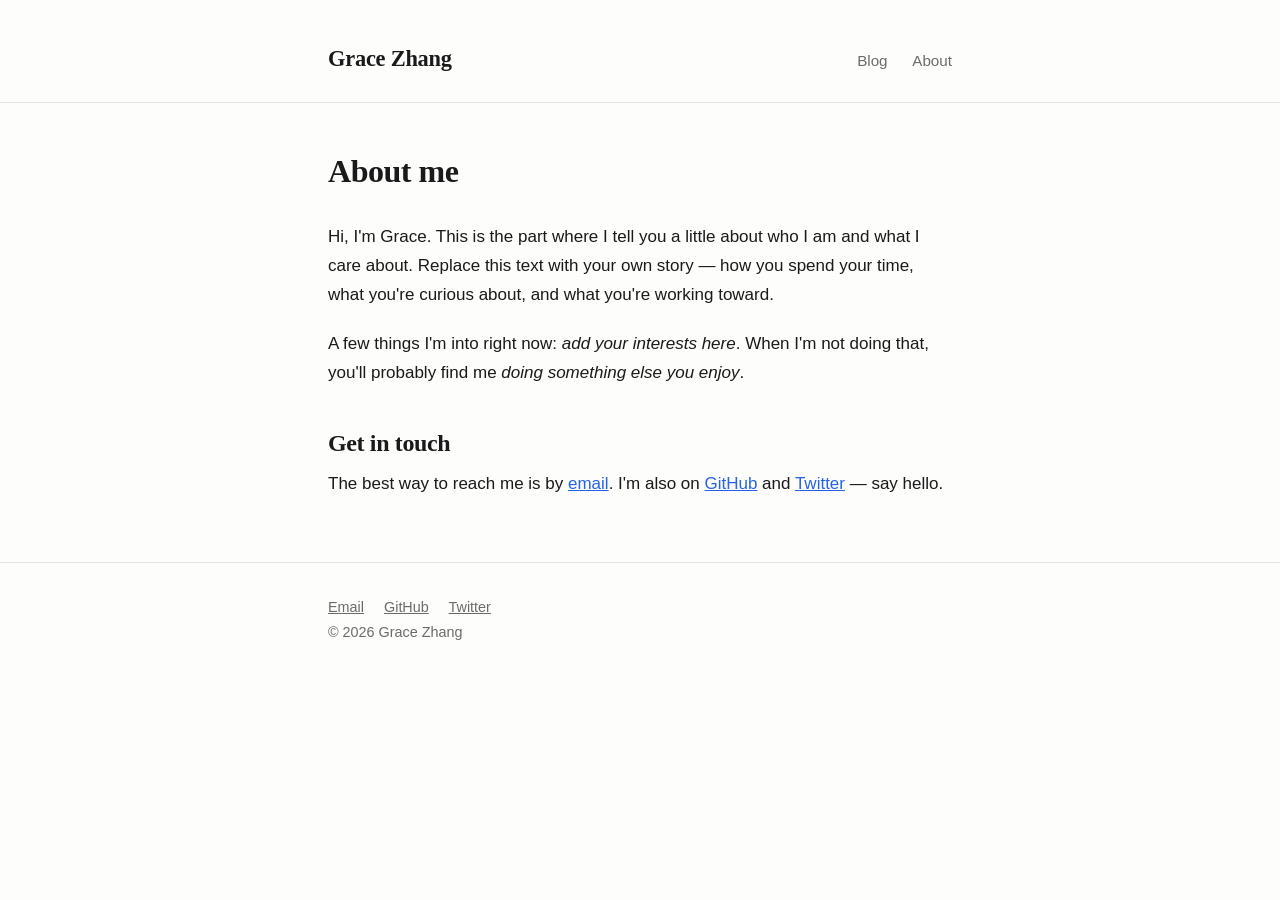
==== about.html @ 8f0454c8 "Move posts to dedicated blog page; fix Blog nav link" ====
<!DOCTYPE html>
<html lang="en">
  <head>
    <meta charset="UTF-8" />
    <meta name="viewport" content="width=device-width, initial-scale=1.0" />
    <title>About — Grace Zhang</title>
    <meta name="description" content="About Grace Zhang." />
    <link rel="stylesheet" href="css/style.css" />
  </head>
  <body>
    <header class="site">
      <div class="wrap">
        <a href="index.html" class="site-title">Grace Zhang</a>
        <nav>
          <a href="blog.html">Blog</a>
          <a href="about.html">About</a>
        </nav>
      </div>
    </header>

    <main class="wrap">
      <article class="post">
        <header>
          <h1>About me</h1>
        </header>

        <p>
          Hi, I'm Grace. This is the part where I tell you a little about who I
          am and what I care about. Replace this text with your own story — how
          you spend your time, what you're curious about, and what you're
          working toward.
        </p>

        <p>
          A few things I'm into right now: <em>add your interests here</em>.
          When I'm not doing that, you'll probably find me
          <em>doing something else you enjoy</em>.
        </p>

        <h2>Get in touch</h2>
        <p>
          The best way to reach me is by
          <a href="mailto:grzhang@brightoncollegeprephandcross.net">email</a>.
          I'm also on
          <a href="https://github.com/graceleobrighton">GitHub</a> and <a href="#">Twitter</a> — say hello.
        </p>
      </article>
    </main>

    <footer class="site">
      <div class="wrap">
        <a href="mailto:grzhang@brightoncollegeprephandcross.net">Email</a>
        <a href="https://github.com/graceleobrighton">GitHub</a>
        <a href="#">Twitter</a>
        <p>© 2026 Grace Zhang</p>
      </div>
    </footer>
  </body>
</html>
---- css/style.css ----
/* ---------------------------------------------------------------
   Personal website — clean, minimal blog
   Single stylesheet, no build step, no dependencies.
   Colors adapt automatically to light/dark mode.
--------------------------------------------------------------- */

:root {
  --max-width: 42rem;
  --font-body: -apple-system, BlinkMacSystemFont, "Segoe UI", Roboto,
    Helvetica, Arial, sans-serif;
  --font-heading: Georgia, Cambria, "Times New Roman", Times, serif;

  --bg: #fdfdfc;
  --text: #1a1a1a;
  --muted: #6b6b6b;
  --accent: #2563eb;
  --border: #e6e6e3;
  --code-bg: #f4f4f2;
}

@media (prefers-color-scheme: dark) {
  :root {
    --bg: #16161a;
    --text: #e8e8e6;
    --muted: #9a9a97;
    --accent: #7aa2ff;
    --border: #2a2a30;
    --code-bg: #22222a;
  }
}

* {
  box-sizing: border-box;
}

html {
  -webkit-text-size-adjust: 100%;
}

body {
  margin: 0;
  background: var(--bg);
  color: var(--text);
  font-family: var(--font-body);
  font-size: 1.0625rem;
  line-height: 1.7;
  -webkit-font-smoothing: antialiased;
}

.wrap {
  max-width: var(--max-width);
  margin: 0 auto;
  padding: 0 1.5rem;
}

/* ---- Header / nav ---- */

header.site {
  padding: 2.5rem 0 1.5rem;
  border-bottom: 1px solid var(--border);
  margin-bottom: 3rem;
}

header.site .wrap {
  display: flex;
  align-items: baseline;
  justify-content: space-between;
  flex-wrap: wrap;
  gap: 0.75rem;
}

.site-title {
  font-family: var(--font-heading);
  font-size: 1.4rem;
  font-weight: 700;
  letter-spacing: -0.01em;
  text-decoration: none;
  color: var(--text);
}

nav a {
  color: var(--muted);
  text-decoration: none;
  margin-left: 1.25rem;
  font-size: 0.95rem;
}

nav a:hover,
nav a:focus {
  color: var(--accent);
}

/* ---- Typography ---- */

h1,
h2,
h3 {
  font-family: var(--font-heading);
  line-height: 1.25;
  letter-spacing: -0.015em;
}

h1 {
  font-size: 2rem;
  margin: 0 0 0.5rem;
}

h2 {
  font-size: 1.5rem;
  margin: 2.5rem 0 0.75rem;
}

a {
  color: var(--accent);
}

p,
ul,
ol {
  margin: 0 0 1.25rem;
}

blockquote {
  margin: 1.5rem 0;
  padding-left: 1.25rem;
  border-left: 3px solid var(--border);
  color: var(--muted);
  font-style: italic;
}

code {
  font-family: ui-monospace, SFMono-Regular, Menlo, Consolas, monospace;
  background: var(--code-bg);
  padding: 0.15em 0.4em;
  border-radius: 4px;
  font-size: 0.9em;
}

pre {
  background: var(--code-bg);
  padding: 1rem 1.25rem;
  border-radius: 8px;
  overflow-x: auto;
}

pre code {
  background: none;
  padding: 0;
}

hr {
  border: none;
  border-top: 1px solid var(--border);
  margin: 3rem 0;
}

/* ---- Intro / hero ---- */

.intro {
  margin-bottom: 3.5rem;
}

.intro p {
  font-size: 1.15rem;
  color: var(--muted);
}

/* ---- Section label + "view all" link ---- */

.section-label {
  font-size: 0.85rem;
  font-family: var(--font-body);
  font-weight: 600;
  text-transform: uppercase;
  letter-spacing: 0.08em;
  color: var(--muted);
  margin: 0 0 1rem;
}

.all-posts {
  margin-top: 2rem;
}

.all-posts a {
  text-decoration: none;
  font-weight: 500;
}

.all-posts a:hover {
  text-decoration: underline;
}

/* ---- Post list ---- */

.post-list {
  list-style: none;
  padding: 0;
  margin: 0;
}

.post-list li {
  padding: 1.5rem 0;
  border-bottom: 1px solid var(--border);
}

.post-list li:first-child {
  border-top: 1px solid var(--border);
}

.post-list h2 {
  font-size: 1.35rem;
  margin: 0 0 0.35rem;
}

.post-list h2 a {
  color: var(--text);
  text-decoration: none;
}

.post-list h2 a:hover {
  color: var(--accent);
}

.post-list .excerpt {
  color: var(--muted);
  margin: 0.4rem 0 0;
}

.post-meta {
  color: var(--muted);
  font-size: 0.85rem;
  text-transform: uppercase;
  letter-spacing: 0.05em;
}

/* ---- Single post ---- */

article.post header {
  margin-bottom: 2rem;
}

article.post h1 {
  margin-bottom: 0.4rem;
}

.back-link {
  display: inline-block;
  margin-bottom: 2rem;
  font-size: 0.9rem;
  text-decoration: none;
}

.back-link:hover {
  text-decoration: underline;
}

/* ---- Footer ---- */

footer.site {
  margin-top: 4rem;
  padding: 2rem 0 3rem;
  border-top: 1px solid var(--border);
  color: var(--muted);
  font-size: 0.9rem;
}

footer.site a {
  color: var(--muted);
  margin-right: 1rem;
}

footer.site a:hover {
  color: var(--accent);
}

/* ---- Small screens ---- */

@media (max-width: 480px) {
  h1 {
    font-size: 1.7rem;
  }
  header.site {
    padding-top: 1.75rem;
  }
}
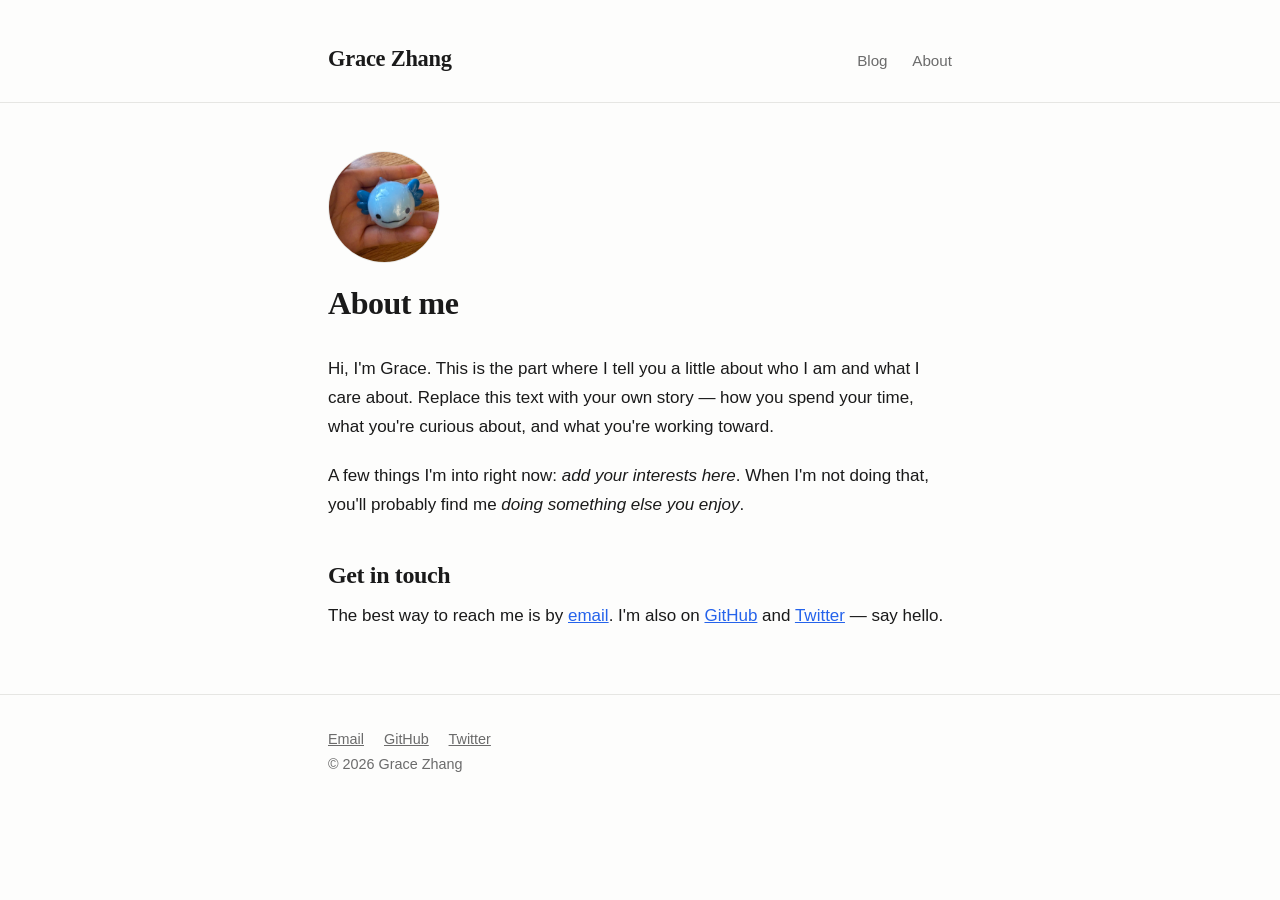
==== commit 02e968fd: "Add avatar to home and about pages" ====
--- a/about.html
+++ b/about.html
@@ -21,6 +21,7 @@
     <main class="wrap">
       <article class="post">
         <header>
+          <img src="images/avatar.jpg" alt="Grace Zhang" class="avatar" />
           <h1>About me</h1>
         </header>
 
--- a/css/style.css
+++ b/css/style.css
@@ -165,6 +165,18 @@
   color: var(--muted);
 }
 
+/* ---- Avatar ---- */
+
+.avatar {
+  width: 112px;
+  height: 112px;
+  border-radius: 50%;
+  object-fit: cover;
+  display: block;
+  margin: 0 0 1.25rem;
+  border: 1px solid var(--border);
+}
+
 /* ---- Section label + "view all" link ---- */
 
 .section-label {
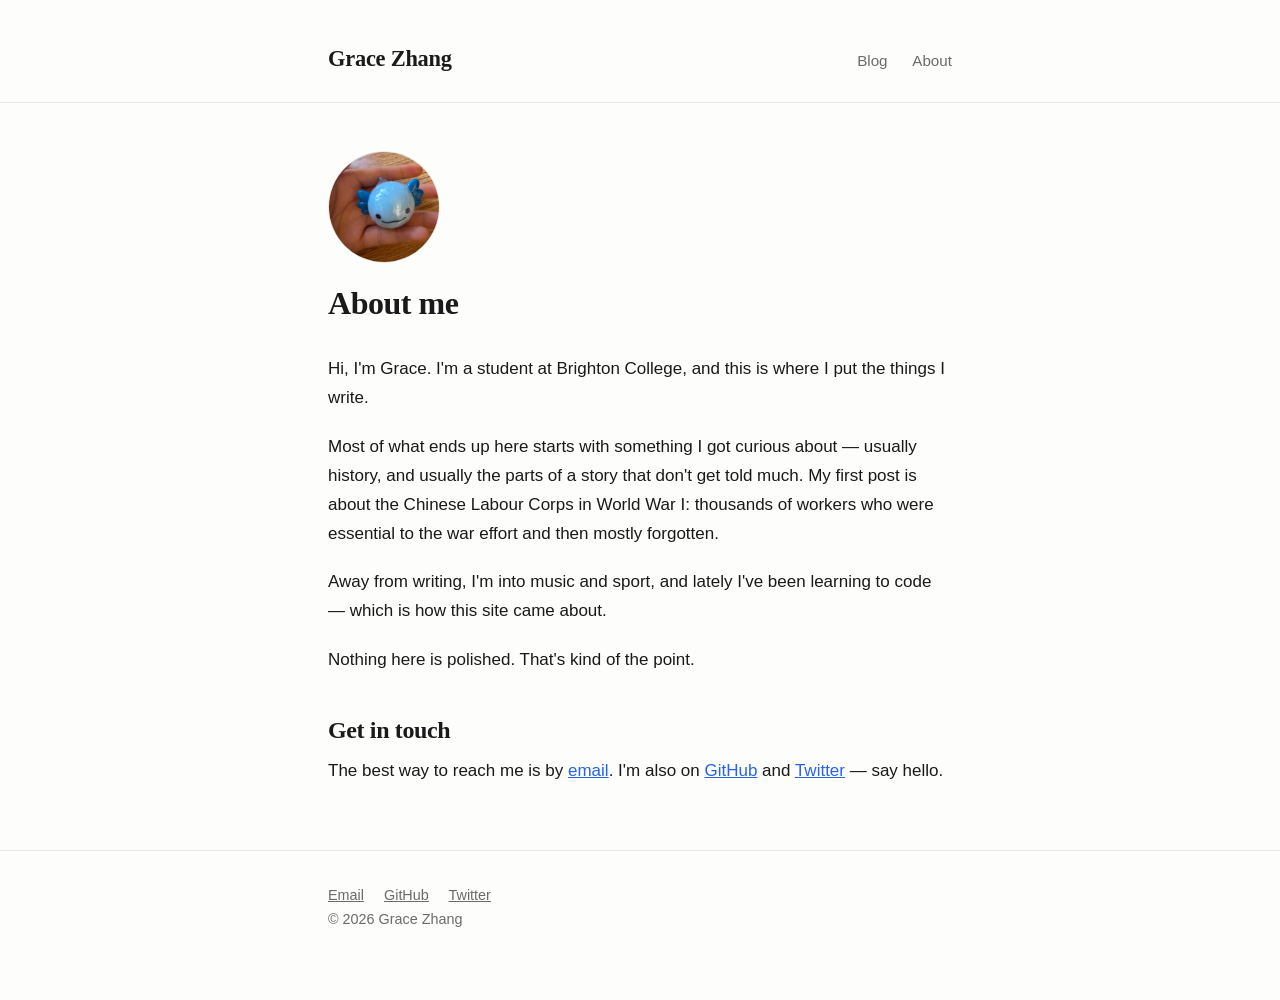
==== commit 5c9bbde8: "Write real bio for home and about pages" ====
--- a/about.html
+++ b/about.html
@@ -5,7 +5,7 @@
     <meta name="viewport" content="width=device-width, initial-scale=1.0" />
     <title>About — Grace Zhang</title>
     <meta name="description" content="About Grace Zhang." />
-    <link rel="stylesheet" href="css/style.css" />
+    <link rel="stylesheet" href="css/style.css?v=2" />
   </head>
   <body>
     <header class="site">
@@ -26,17 +26,24 @@
         </header>
 
         <p>
-          Hi, I'm Grace. This is the part where I tell you a little about who I
-          am and what I care about. Replace this text with your own story — how
-          you spend your time, what you're curious about, and what you're
-          working toward.
+          Hi, I'm Grace. I'm a student at Brighton College, and this is where I
+          put the things I write.
         </p>
 
         <p>
-          A few things I'm into right now: <em>add your interests here</em>.
-          When I'm not doing that, you'll probably find me
-          <em>doing something else you enjoy</em>.
+          Most of what ends up here starts with something I got curious about —
+          usually history, and usually the parts of a story that don't get told
+          much. My first post is about the Chinese Labour Corps in World War I:
+          thousands of workers who were essential to the war effort and then
+          mostly forgotten.
         </p>
+
+        <p>
+          Away from writing, I'm into music and sport, and lately I've been
+          learning to code — which is how this site came about.
+        </p>
+
+        <p>Nothing here is polished. That's kind of the point.</p>
 
         <h2>Get in touch</h2>
         <p>
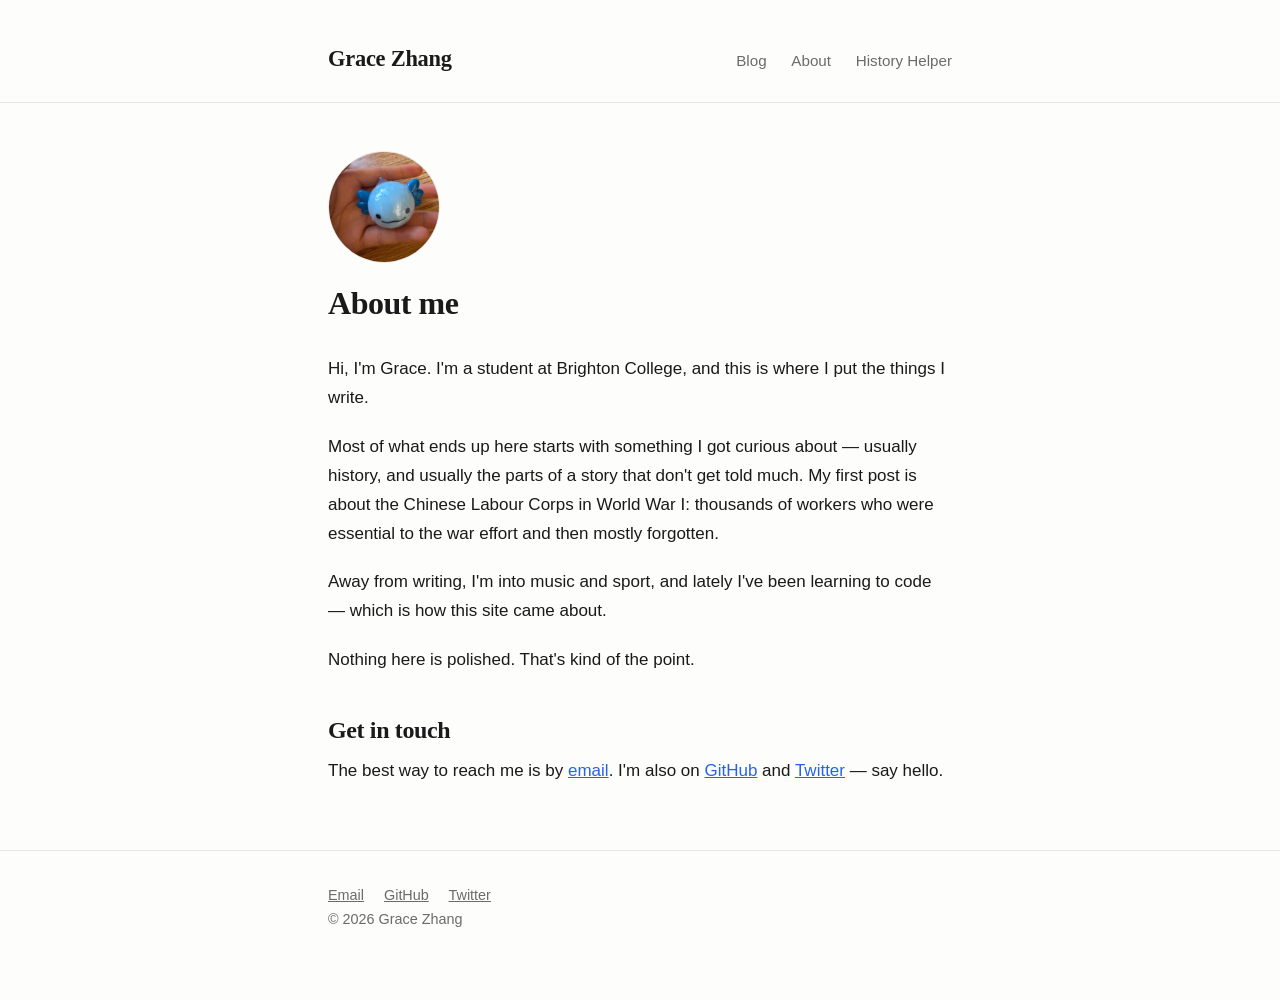
==== commit 1678a083: "Add History Helper nav tab linking to studenthistoryaionly.com" ====
--- a/about.html
+++ b/about.html
@@ -4,8 +4,19 @@
     <meta charset="UTF-8" />
     <meta name="viewport" content="width=device-width, initial-scale=1.0" />
     <title>About — Grace Zhang</title>
-    <meta name="description" content="About Grace Zhang." />
+    <meta name="description" content="About Grace Zhang — student at Brighton College, writing about history, music, sport and code." />
     <link rel="stylesheet" href="css/style.css?v=2" />
+
+    <!-- seo -->
+    <link rel="canonical" href="https://graceleobrighton.github.io/about.html" />
+    <meta name="author" content="Grace Zhang" />
+    <meta property="og:type" content="website" />
+    <meta property="og:title" content="About — Grace Zhang" />
+    <meta property="og:description" content="About Grace Zhang — student at Brighton College, writing about history, music, sport and code." />
+    <meta property="og:url" content="https://graceleobrighton.github.io/about.html" />
+    <meta property="og:image" content="https://graceleobrighton.github.io/images/avatar.jpg" />
+    <meta name="twitter:card" content="summary" />
+    <!-- /seo -->
   </head>
   <body>
     <header class="site">
@@ -14,6 +25,7 @@
         <nav>
           <a href="blog.html">Blog</a>
           <a href="about.html">About</a>
+          <a href="https://studenthistoryaionly.com" target="_blank" rel="noopener">History Helper</a>
         </nav>
       </div>
     </header>
